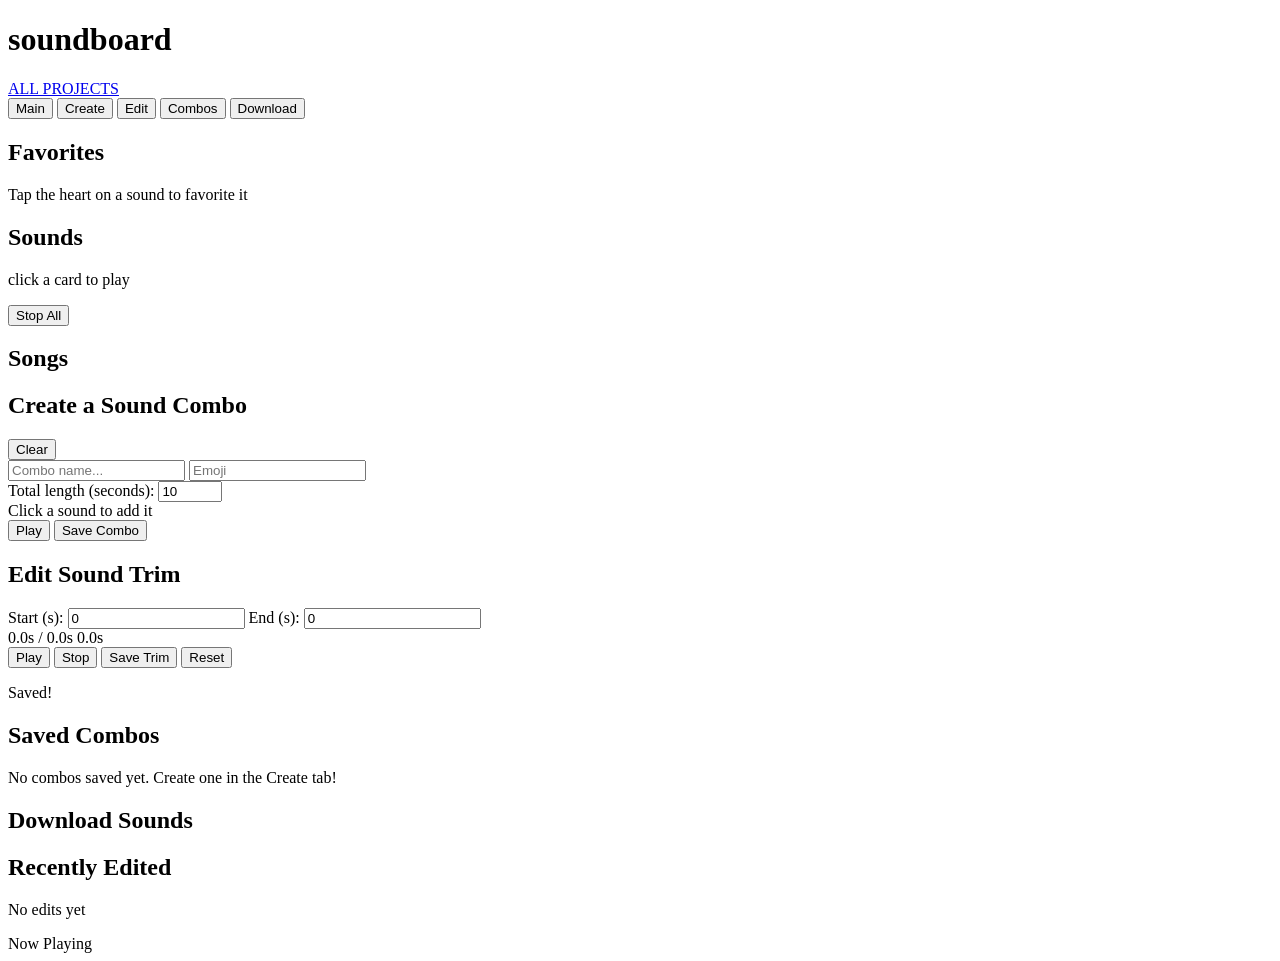
==== Sound/index.html @ 97bf14f1 "Add initial HTML structure for soundboard app This file contains the HTML structure for a Meme Sound" ====
<!DOCTYPE html>
<html lang="en">
<head>
    <meta charset="UTF-8">
    <title>Meme Sound Board</title>
    <link rel="stylesheet" href="index.css">
    <meta name="viewport" content="width=device-width, initial-scale=1.0">
</head>
<body>
    <h1>soundboard</h1>

    <a href="../index.html" class="all-projects" title="Back to all projects">ALL PROJECTS</a>

    <div class="tabs">
        <button class="tab active" data-tab="main">Main</button>
        <button class="tab" data-tab="create">Create</button>
        <button class="tab" data-tab="edit">Edit</button>
        <button class="tab" data-tab="combos">Combos</button>
        <button class="tab" data-tab="download">Download</button>
    </div>

    <div id="tab-main" class="tab-content active">
        <div class="favorites-section" id="favorites-section">
            <h2>Favorites</h2>
            <div id="favorites-grid" class="grid"></div>
            <p id="no-favs" class="no-favs">Tap the heart on a sound to favorite it</p>
        </div>

        <div class="sounds-section">
            <div class="sounds-header">
                <h2>Sounds</h2>
                <p>click a card to play</p>
                <button id="stop-all-btn" class="stop-all-btn">Stop All</button>
            </div>
            <div id="main-grid" class="grid"></div>
        </div>

        <div class="songs-section">
            <div class="sounds-header">
                <h2>Songs</h2>
            </div>
            <div id="songs-grid" class="grid"></div>
        </div>
    </div>

    <div id="tab-create" class="tab-content">
        <div class="create-top-row">
            <h2>Create a Sound Combo</h2>
            <button id="clear-timeline-btn" class="clear-btn">Clear</button>
        </div>

        <div class="create-controls">
            <input type="text" id="combo-name" placeholder="Combo name..." maxlength="20">
            <input type="text" id="combo-emoji" placeholder="Emoji" maxlength="4" class="emoji-input">
        </div>

        <div class="create-duration">
            <label>Total length (seconds):</label>
            <input type="number" id="combo-duration" placeholder="e.g. 10" min="1" max="60" step="0.1" value="10">
        </div>

        <div class="create-grid-label">Click a sound to add it</div>
        <div id="create-sound-grid" class="grid"></div>

        <div class="timeline-creator" id="timeline-creator">
            <div class="timeline-ruler" id="timeline-ruler"></div>
            <div class="timeline-track" id="timeline-track"></div>
        </div>

        <div id="timeline-items" class="timeline-items"></div>

        <button id="test-combo-btn" class="save-combo-btn">Play</button>

        <button id="save-combo-btn" class="save-combo-btn">Save Combo</button>
    </div>

    <div id="tab-edit" class="tab-content">
        <h2>Edit Sound Trim</h2>
        <div id="edit-grid" class="grid"></div>

        <div id="editor" class="editor hidden">
            <p id="edit-sound-info" class="edit-sound-info"></p>

            <div class="trim-inputs">
                <label>Start (s):
                    <input type="number" id="trim-start-input" step="0.1" min="0" value="0">
                </label>
                <label>End (s):
                    <input type="number" id="trim-end-input" step="0.1" min="0" value="0">
                </label>
            </div>

            <div class="timeline-wrapper">
                <div class="timeline" id="edit-timeline">
                    <div class="timeline-bar" id="edit-timeline-bar"></div>
                    <div class="timeline-fill" id="edit-timeline-fill"></div>
                    <div class="timeline-dot green" id="dot-start"></div>
                    <div class="timeline-dot red" id="dot-end"></div>
                </div>
            </div>

            <div class="time-labels">
                <span id="start-time">0.0s</span>
                <span id="duration-time">/ 0.0s</span>
                <span id="end-time">0.0s</span>
            </div>

            <div class="editor-controls">
                <button id="preview-btn" class="preview-btn">Play</button>
                <button id="stop-preview-btn" class="stop-preview-btn hidden">Stop</button>
                <button id="save-trim-btn" class="save-trim-btn">Save Trim</button>
                <button id="reset-trim-btn" class="reset-trim-btn">Reset</button>
            </div>
            <p id="save-flash" class="save-flash hidden">Saved!</p>
        </div>
    </div>

    <div id="tab-combos" class="tab-content">
        <h2>Saved Combos</h2>
        <div id="combos-grid" class="grid"></div>
        <p id="no-combos" class="no-favs">No combos saved yet. Create one in the Create tab!</p>
    </div>

    <div id="tab-download" class="tab-content">
        <h2>Download Sounds</h2>
        <div id="download-grid" class="grid"></div>
    </div>

    <div id="recently-edited" class="recently-edited">
        <h2>Recently Edited</h2>
        <div id="recently-list"></div>
        <p id="no-recent" class="no-favs">No edits yet</p>
    </div>

    <div id="now-playing-bar" class="hidden">
        <div class="np-header">Now Playing</div>
        <div id="np-list"></div>
    </div>

    <script src="sounds-data.js"></script>
    <script src="index.js"></script>
</body>
</html>
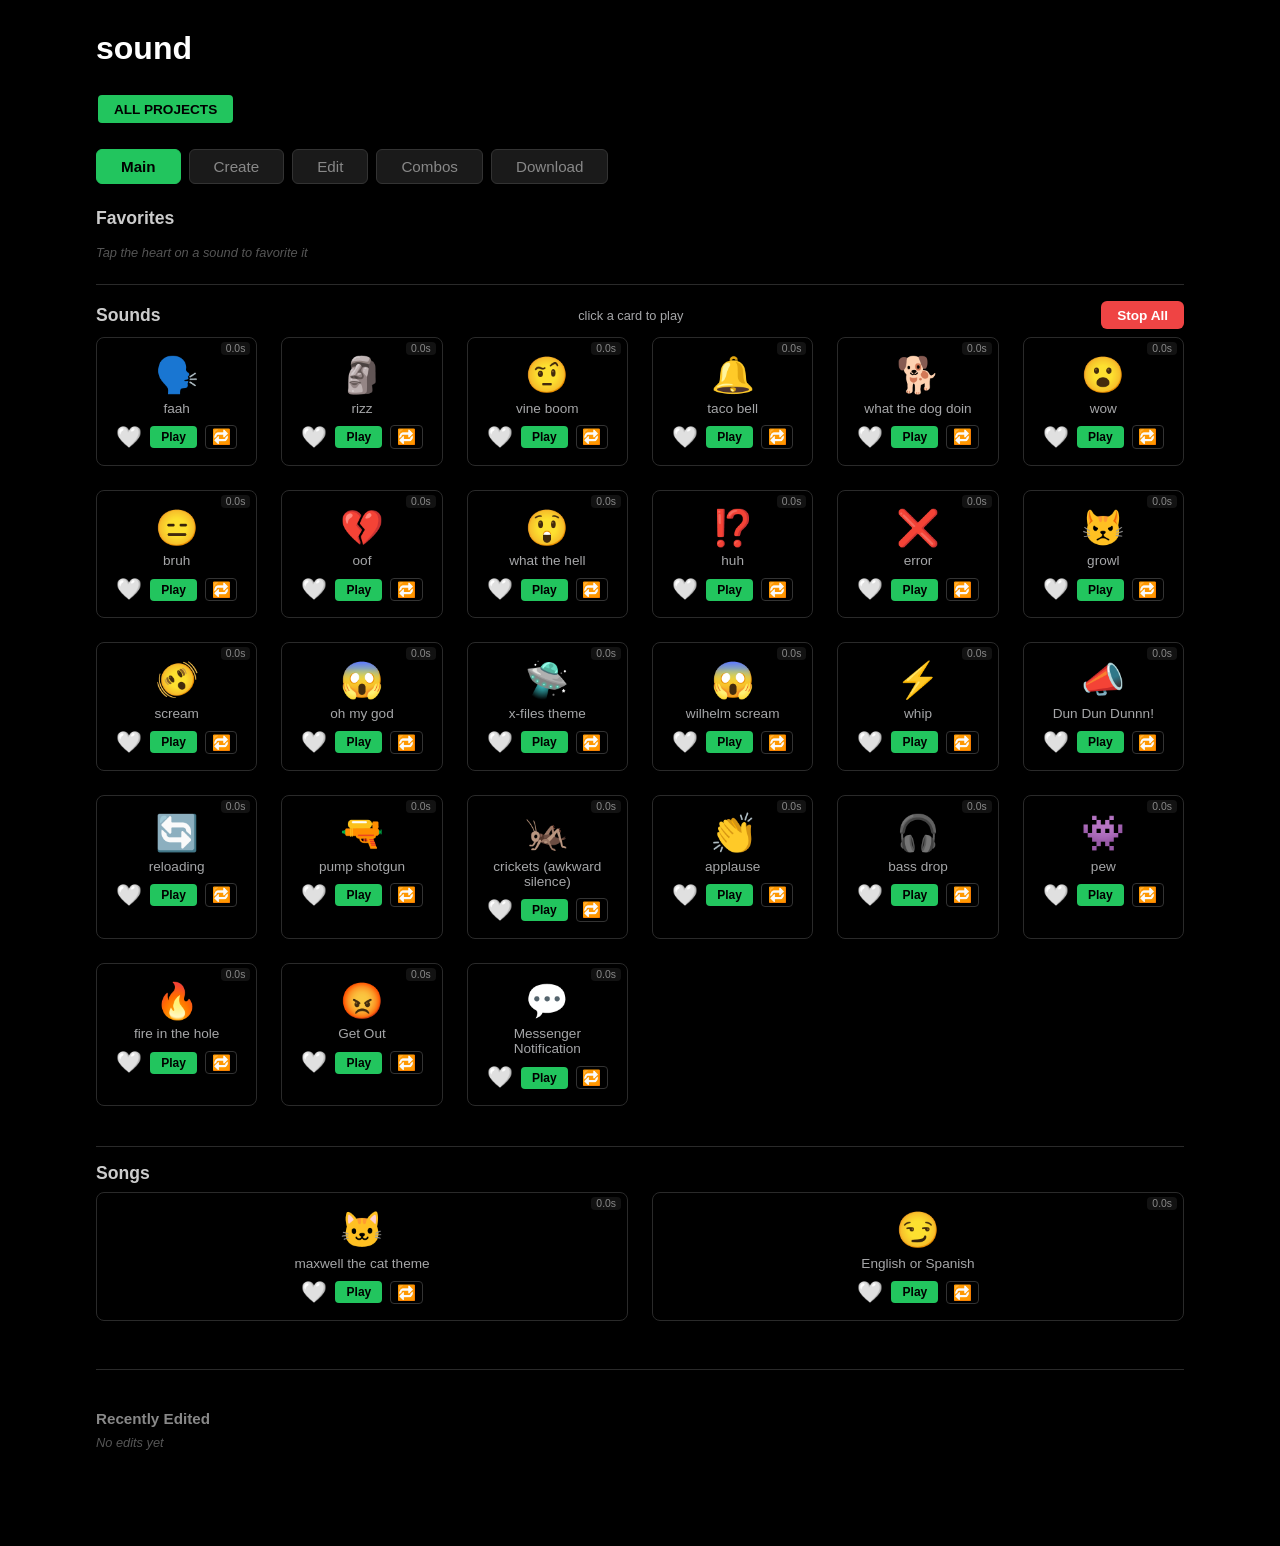
==== commit 46a0edf4: "Add files via upload" ====
--- a/Sound/index.html
+++ b/Sound/index.html
@@ -2,12 +2,12 @@
 <html lang="en">
 <head>
     <meta charset="UTF-8">
-    <title>Meme Sound Board</title>
+    <title>sound Meme Sound Board</title>
     <link rel="stylesheet" href="index.css">
     <meta name="viewport" content="width=device-width, initial-scale=1.0">
 </head>
 <body>
-    <h1>soundboard</h1>
+    <h1>sound</h1>
 
     <a href="../index.html" class="all-projects" title="Back to all projects">ALL PROJECTS</a>
 
--- a/Sound/index.css
+++ b/Sound/index.css
@@ -0,0 +1,907 @@
+* {
+    box-sizing: border-box;
+}
+
+body {
+    background-color: black;
+    margin: 2rem 6rem;
+    font-family: Arial, Helvetica, sans-serif;
+}
+
+h1 {
+    color: white;
+    line-height: 1;
+}
+
+.all-projects {
+    display: inline-block;
+    background: #22c55e;
+    color: black;
+    font-weight: bold;
+    text-decoration: none;
+    border: 2px solid black;
+    border-radius: 6px;
+    padding: 0.4rem 1rem;
+    font-size: 0.85em;
+    margin-top: 0.5rem;
+}
+
+.all-projects:hover {
+    background: black;
+    color: #22c55e;
+    border-color: #22c55e;
+}
+
+h2 {
+    color: #ccc;
+    font-size: 1.1em;
+    margin: 1.5rem 0 0.5rem 0;
+}
+
+p {
+    font-size: 0.8em;
+    color: #A5A6A8;
+}
+
+.hidden {
+    display: none !important;
+}
+
+/* TABS */
+.tabs {
+    display: flex;
+    gap: 0.5rem;
+    margin: 1.5rem 0 1rem 0;
+}
+
+.tab {
+    background: #1a1a1a;
+    color: #888;
+    border: 1px solid #333;
+    border-radius: 6px;
+    padding: 0.5rem 1.5rem;
+    font-size: 0.95em;
+    cursor: pointer;
+    transition: all 0.15s;
+}
+
+.tab:hover {
+    background: #2a2a2a;
+    color: #ccc;
+}
+
+.tab.active {
+    background: #22c55e;
+    color: black;
+    border-color: #22c55e;
+    font-weight: bold;
+}
+
+.tab-content {
+    display: none;
+}
+
+.tab-content.active {
+    display: block;
+}
+
+/* GRID */
+.grid {
+    display: grid;
+    grid-template-columns: repeat(auto-fit, minmax(150px, 1fr));
+    gap: 1.5rem;
+    margin: 0.5rem 0;
+}
+
+.card {
+    background-color: black;
+    border: 1px solid #2a2a2a;
+    border-radius: 8px;
+    padding: 1rem;
+    text-align: center;
+    cursor: pointer;
+    transition: background-color 0.15s, transform 0.15s;
+    position: relative;
+    user-select: none;
+}
+
+.card:hover {
+    transform: scale(1.05);
+}
+
+.card.playing {
+    background-color: white !important;
+    transform: scale(1.08);
+}
+
+.card.playing .card-name {
+    color: black;
+}
+
+.card.playing .card-emoji {
+    filter: none;
+}
+
+.card-emoji {
+    font-size: 2.2rem;
+    display: block;
+    margin-bottom: 0.3rem;
+}
+
+.card-name {
+    color: #A5A6A8;
+    font-size: 0.85em;
+}
+
+.card-actions {
+    display: flex;
+    align-items: center;
+    justify-content: center;
+    gap: 0.5rem;
+    margin-top: 0.6rem;
+}
+
+/* HEART */
+.heart-btn {
+    background: none;
+    border: none;
+    font-size: 1.3rem;
+    cursor: pointer;
+    padding: 0;
+    line-height: 1;
+    transition: transform 0.15s;
+}
+
+.heart-btn:hover {
+    transform: scale(1.3);
+}
+
+/* PLAY / OFF BUTTON */
+.play-btn {
+    border: none;
+    border-radius: 4px;
+    padding: 0.25rem 0.7rem;
+    font-size: 0.75em;
+    font-weight: bold;
+    cursor: pointer;
+    transition: background 0.1s;
+}
+
+/* LOOP BUTTON */
+.loop-btn {
+    background: none;
+    border: 1px solid #333;
+    border-radius: 4px;
+    font-size: 0.95em;
+    cursor: pointer;
+    padding: 0 0.35rem;
+    line-height: 1.4;
+    transition: background 0.1s, border-color 0.1s, transform 0.15s;
+}
+
+.loop-btn:hover {
+    transform: scale(1.15);
+}
+
+.loop-btn.active {
+    background: #22c55e;
+    border-color: #22c55e;
+    box-shadow: 0 0 6px rgba(34, 197, 94, 0.6);
+}
+
+.play-btn.state-play {
+    background: #22c55e;
+    color: black;
+}
+
+.play-btn.state-play:hover {
+    background: #16a34a;
+}
+
+.play-btn.state-off {
+    background: #ef4444;
+    color: white;
+}
+
+.play-btn.state-off:hover {
+    background: #dc2626;
+}
+
+/* SOUNDS HEADER */
+.sounds-header {
+    display: flex;
+    justify-content: space-between;
+    align-items: center;
+    gap: 1rem;
+}
+
+.sounds-header h2 {
+    margin: 0;
+}
+
+.sounds-header p {
+    margin: 0;
+}
+
+.songs-section {
+    margin-top: 2.5rem;
+    padding-top: 1rem;
+    border-top: 1px solid #2a2a2a;
+}
+
+.stop-all-btn {
+    background: #ef4444;
+    color: white;
+    border: none;
+    border-radius: 6px;
+    padding: 0.4rem 1rem;
+    font-size: 0.85em;
+    font-weight: bold;
+    cursor: pointer;
+}
+
+.stop-all-btn:hover {
+    background: #dc2626;
+}
+
+/* FAVORITES */
+.favorites-section {
+    border-bottom: 1px solid #2a2a2a;
+    padding-bottom: 1rem;
+    margin-bottom: 1rem;
+}
+
+.no-favs {
+    color: #555;
+    font-style: italic;
+    margin: 0.5rem 0;
+}
+
+.card.drag-over {
+    border-color: #22c55e !important;
+}
+
+.card.dragging {
+    opacity: 0.4;
+}
+
+/* EDIT GRID - TRIM INDICATOR */
+.card .trim-indicator {
+    position: absolute;
+    top: 4px;
+    left: 6px;
+    font-size: 0.65em;
+    color: #22c55e;
+    background: rgba(34, 197, 94, 0.15);
+    border-radius: 4px;
+    padding: 1px 5px;
+}
+
+.duration-indicator {
+    position: absolute;
+    top: 4px;
+    right: 6px;
+    font-size: 0.65em;
+    color: #888;
+    background: rgba(150, 150, 150, 0.12);
+    border-radius: 4px;
+    padding: 1px 5px;
+}
+
+.card.selected-edit {
+    border-color: #22c55e !important;
+    box-shadow: 0 0 8px rgba(34, 197, 94, 0.3);
+}
+
+/* CREATE TAB */
+.create-top-row {
+    display: flex;
+    justify-content: space-between;
+    align-items: center;
+}
+
+.create-top-row h2 {
+    margin: 0;
+}
+
+.clear-btn {
+    background: #333;
+    color: #aaa;
+    border: 1px solid #555;
+    border-radius: 6px;
+    padding: 0.3rem 1rem;
+    font-size: 0.85em;
+    cursor: pointer;
+}
+
+.clear-btn:hover {
+    background: #ef4444;
+    color: white;
+    border-color: #ef4444;
+}
+
+.create-controls {
+    display: flex;
+    gap: 0.5rem;
+    margin: 0.5rem 0;
+}
+
+.create-controls input,
+.create-duration input {
+    background: #1a1a1a;
+    color: white;
+    border: 1px solid #333;
+    border-radius: 6px;
+    padding: 0.5rem 0.75rem;
+    font-size: 0.9em;
+}
+
+.emoji-input {
+    width: 60px;
+}
+
+.create-duration {
+    margin: 0.5rem 0;
+    display: flex;
+    align-items: center;
+    gap: 0.5rem;
+}
+
+.create-duration label {
+    color: #888;
+    font-size: 0.85em;
+}
+
+.create-duration input {
+    width: 80px;
+}
+
+.create-grid-label {
+    color: #888;
+    font-size: 0.85em;
+    margin: 0.75rem 0 0.25rem 0;
+}
+
+.create-source-card {
+    border-style: dashed;
+    min-height: 110px;
+}
+
+.create-source-card:hover {
+    border-color: #22c55e;
+}
+
+.create-source-card.source-added {
+    background: #22c55e;
+}
+
+.create-source-card.source-added .card-name {
+    color: black;
+}
+
+/* TIMELINE CREATOR */
+.timeline-creator {
+    position: relative;
+    margin: 1rem 0;
+    background: #111;
+    border: 1px solid #2a2a2a;
+    border-radius: 8px;
+    overflow: hidden;
+    padding: 1rem;
+}
+
+.timeline-ruler {
+    display: flex;
+    justify-content: space-between;
+    padding: 0 2px;
+    margin-bottom: 4px;
+}
+
+.timeline-ruler span {
+    color: #555;
+    font-size: 0.65em;
+}
+
+.timeline-track {
+    position: relative;
+    height: 40px;
+    background-color: #111;
+    border-radius: 6px;
+    overflow: visible;
+}
+
+/* TIMELINE ITEMS */
+.timeline-items {
+    position: relative;
+    margin: 0.5rem 0;
+}
+
+.timeline-item {
+    display: flex;
+    align-items: center;
+    flex-wrap: wrap;
+    gap: 0.5rem;
+    background: #1a1a1a;
+    border: 1px solid #333;
+    border-radius: 6px;
+    padding: 0.4rem 0.75rem;
+    margin-bottom: 0.4rem;
+    user-select: none;
+}
+
+.timeline-item-emoji {
+    font-size: 1.3rem;
+}
+
+.timeline-item-name {
+    color: #ccc;
+    font-size: 0.85em;
+    flex: 1;
+}
+
+.timeline-item-duration {
+    color: #22c55e;
+    font-size: 0.75em;
+}
+
+.timeline-block {
+    touch-action: none;
+}
+
+.timeline-block:hover {
+    filter: brightness(1.1);
+}
+
+.timeline-item-pos {
+    display: flex;
+    align-items: center;
+    gap: 0.3rem;
+}
+
+.timeline-item-pos label {
+    color: #888;
+    font-size: 0.75em;
+}
+
+.timeline-item-pos input {
+    width: 60px;
+    background: #111;
+    color: white;
+    border: 1px solid #333;
+    border-radius: 4px;
+    padding: 0.2rem 0.4rem;
+    font-size: 0.8em;
+    text-align: center;
+    user-select: text;
+}
+
+.timeline-item-play {
+    background: #22c55e;
+    color: black;
+    border: none;
+    border-radius: 4px;
+    padding: 0.15rem 0.5rem;
+    font-size: 0.7em;
+    font-weight: bold;
+    cursor: pointer;
+}
+
+.timeline-item-play:hover {
+    background: #16a34a;
+}
+
+.timeline-item-play.playing {
+    background: #ef4444;
+    color: white;
+}
+
+.timeline-item-remove {
+    background: none;
+    border: none;
+    color: #ef4444;
+    cursor: pointer;
+    font-size: 1em;
+    padding: 0 0.3rem;
+}
+
+.timeline-item-remove:hover {
+    color: #ff6b6b;
+}
+
+.timeline-item-repeat {
+    background: none;
+    border: 1px solid #444;
+    border-radius: 6px;
+    color: #888;
+    cursor: pointer;
+    font-size: 0.9em;
+    padding: 0.2rem 0.4rem;
+    line-height: 1;
+}
+
+.timeline-item-repeat.on {
+    color: #111;
+    background: #fbbf24;
+    border-color: #fbbf24;
+}
+
+.timeline-item-repeat.on:hover {
+    background: #f59e0b;
+}
+
+.timeline-item-repeat-range {
+    display: flex;
+    align-items: center;
+    gap: 0.3rem;
+    background: #161616;
+    border: 1px solid #333;
+    border-radius: 6px;
+    padding: 0.2rem 0.4rem;
+}
+
+.timeline-item-repeat-range label {
+    color: #fbbf24;
+    font-size: 0.7em;
+    text-transform: uppercase;
+    letter-spacing: 0.04em;
+}
+
+.timeline-item-repeat-range input {
+    width: 48px;
+    background: #1a1a1a;
+    color: white;
+    border: 1px solid #444;
+    border-radius: 4px;
+    padding: 0.15rem 0.3rem;
+    font-size: 0.8em;
+    user-select: text;
+}
+
+.save-combo-btn {
+    background: #22c55e;
+    color: black;
+    border: none;
+    border-radius: 8px;
+    padding: 0.6rem 2rem;
+    font-size: 1em;
+    font-weight: bold;
+    cursor: pointer;
+    margin: 1rem 0;
+    width: 100%;
+}
+
+.save-combo-btn:hover {
+    background: #16a34a;
+}
+
+#test-combo-btn.off {
+    background: #ef4444;
+    color: white;
+}
+
+#test-combo-btn.off:hover {
+    background: #dc2626;
+}
+
+/* EDIT TAB */
+.editor {
+    margin-top: 1rem;
+}
+
+.edit-sound-info {
+    color: #888;
+    font-size: 0.85em;
+}
+
+.trim-inputs {
+    display: flex;
+    gap: 1.5rem;
+    margin: 0.75rem 0;
+}
+
+.trim-inputs label {
+    color: #888;
+    font-size: 0.85em;
+}
+
+.trim-inputs input {
+    width: 70px;
+    background: #1a1a1a;
+    color: white;
+    border: 1px solid #333;
+    border-radius: 4px;
+    padding: 0.3rem 0.5rem;
+    font-size: 0.85em;
+    text-align: center;
+    margin-left: 0.3rem;
+}
+
+/* EDIT TIMELINE */
+.timeline-wrapper {
+    margin: 1rem 0;
+}
+
+.timeline {
+    position: relative;
+    height: 30px;
+    margin: 1.5rem 0 2rem 0;
+}
+
+.timeline-bar {
+    position: absolute;
+    top: 12px;
+    left: 0;
+    right: 0;
+    height: 6px;
+    background: #555;
+    border-radius: 3px;
+}
+
+.timeline-fill {
+    position: absolute;
+    top: 12px;
+    height: 6px;
+    background: #22c55e;
+    border-radius: 3px;
+    pointer-events: none;
+}
+
+.timeline-dot {
+    position: absolute;
+    top: 6px;
+    width: 18px;
+    height: 18px;
+    border-radius: 50%;
+    cursor: grab;
+    z-index: 10;
+    box-shadow: 0 0 6px rgba(0,0,0,0.5);
+    touch-action: none;
+}
+
+.timeline-dot:active {
+    cursor: grabbing;
+}
+
+.timeline-dot.green {
+    background: #22c55e;
+}
+
+.timeline-dot.red {
+    background: #ef4444;
+}
+
+.time-labels {
+    display: flex;
+    justify-content: space-between;
+    font-size: 0.8em;
+    color: #888;
+    margin-top: -0.5rem;
+}
+
+/* EDITOR CONTROLS */
+.editor-controls {
+    display: flex;
+    gap: 0.5rem;
+    margin-top: 1rem;
+    align-items: center;
+}
+
+.preview-btn {
+    background: #22c55e;
+    color: black;
+    border: none;
+    border-radius: 6px;
+    padding: 0.4rem 1.2rem;
+    font-weight: bold;
+    cursor: pointer;
+}
+
+.stop-preview-btn {
+    background: #ef4444;
+    color: white;
+    border: none;
+    border-radius: 6px;
+    padding: 0.4rem 1.2rem;
+    font-weight: bold;
+    cursor: pointer;
+}
+
+.save-trim-btn {
+    background: #3b82f6;
+    color: white;
+    border: none;
+    border-radius: 6px;
+    padding: 0.4rem 1.2rem;
+    font-weight: bold;
+    cursor: pointer;
+}
+
+.reset-trim-btn {
+    background: #333;
+    color: #aaa;
+    border: 1px solid #555;
+    border-radius: 6px;
+    padding: 0.4rem 1.2rem;
+    cursor: pointer;
+}
+
+.save-flash {
+    color: #22c55e;
+    font-weight: bold;
+    font-size: 0.9em;
+    margin-top: 0.5rem;
+    animation: flashIn 0.3s ease;
+}
+
+@keyframes flashIn {
+    0% { opacity: 0; transform: translateY(-5px); }
+    100% { opacity: 1; transform: translateY(0); }
+}
+
+/* DELETE COMBO BUTTON */
+.combo-delete-btn {
+    background: #ef4444;
+    color: white;
+    border: none;
+    border-radius: 4px;
+    padding: 0.2rem 0.6rem;
+    font-size: 0.7em;
+    font-weight: bold;
+    cursor: pointer;
+    margin-top: 0.4rem;
+}
+
+.combo-delete-btn:hover {
+    background: #dc2626;
+}
+
+/* DOWNLOAD TAB */
+.download-card {
+    display: block;
+    text-decoration: none;
+}
+
+.download-card .download-label {
+    color: #22c55e;
+    font-size: 0.75em;
+    font-weight: bold;
+    margin-top: 0.4rem;
+}
+
+/* RECENTLY EDITED */
+.recently-edited {
+    margin-top: 3rem;
+    border-top: 1px solid #2a2a2a;
+    padding-top: 1rem;
+    margin-bottom: 6rem;
+}
+
+/* NOW PLAYING BAR */
+#now-playing-bar {
+    position: fixed;
+    bottom: 0;
+    left: 0;
+    right: 0;
+    background: rgba(17, 17, 17, 0.96);
+    border-top: 1px solid #2a2a2a;
+    padding: 0.6rem 1.5rem;
+    z-index: 2000;
+    backdrop-filter: blur(6px);
+    max-height: 38vh;
+    overflow-y: auto;
+}
+
+#now-playing-bar .np-header {
+    color: #888;
+    font-size: 0.75em;
+    font-weight: bold;
+    text-transform: uppercase;
+    letter-spacing: 0.05em;
+    margin-bottom: 0.35rem;
+}
+
+#np-list {
+    display: flex;
+    flex-direction: column;
+    gap: 0.25rem;
+}
+
+.np-row {
+    display: flex;
+    align-items: center;
+    gap: 0.7rem;
+    padding: 0.2rem 0;
+    border-bottom: 1px solid #1f1f1f;
+}
+
+.np-label {
+    color: #ccc;
+    font-size: 0.78em;
+    flex: 0 0 auto;
+    min-width: 160px;
+    white-space: nowrap;
+    overflow: hidden;
+    text-overflow: ellipsis;
+}
+
+.np-row input[type="range"] {
+    flex: 1;
+    accent-color: #22c55e;
+    height: 4px;
+    min-width: 60px;
+}
+
+.np-close {
+    background: none;
+    border: none;
+    color: #ef4444;
+    cursor: pointer;
+    font-size: 1em;
+    padding: 0 0.3rem;
+    line-height: 1;
+    flex: 0 0 auto;
+}
+
+.np-close:hover {
+    color: #ff6b6b;
+}
+
+.recently-edited h2 {
+    color: #888;
+    font-size: 0.95em;
+}
+
+.recently-list {
+    display: flex;
+    flex-direction: column;
+    gap: 0.3rem;
+}
+
+.recently-item {
+    display: flex;
+    align-items: center;
+    gap: 0.6rem;
+    background: #111;
+    border: 1px solid #2a2a2a;
+    border-radius: 6px;
+    padding: 0.4rem 0.75rem;
+    font-size: 0.8em;
+}
+
+.recently-item-emoji {
+    font-size: 1.1rem;
+}
+
+.recently-item-name {
+    color: #ccc;
+    flex: 1;
+}
+
+.recently-item-trim {
+    color: #22c55e;
+    font-size: 0.85em;
+}
+
+.recently-item-time {
+    color: #555;
+    font-size: 0.75em;
+    white-space: nowrap;
+}
+
+/* RESPONSIVE */
+@media (max-width: 480px) {
+    body {
+        margin: 1rem;
+    }
+    .grid {
+        grid-template-columns: repeat(auto-fit, minmax(110px, 1fr));
+        gap: 0.75rem;
+    }
+    .tabs {
+        gap: 0.3rem;
+    }
+    .tab {
+        padding: 0.4rem 1rem;
+        font-size: 0.85em;
+    }
+}
